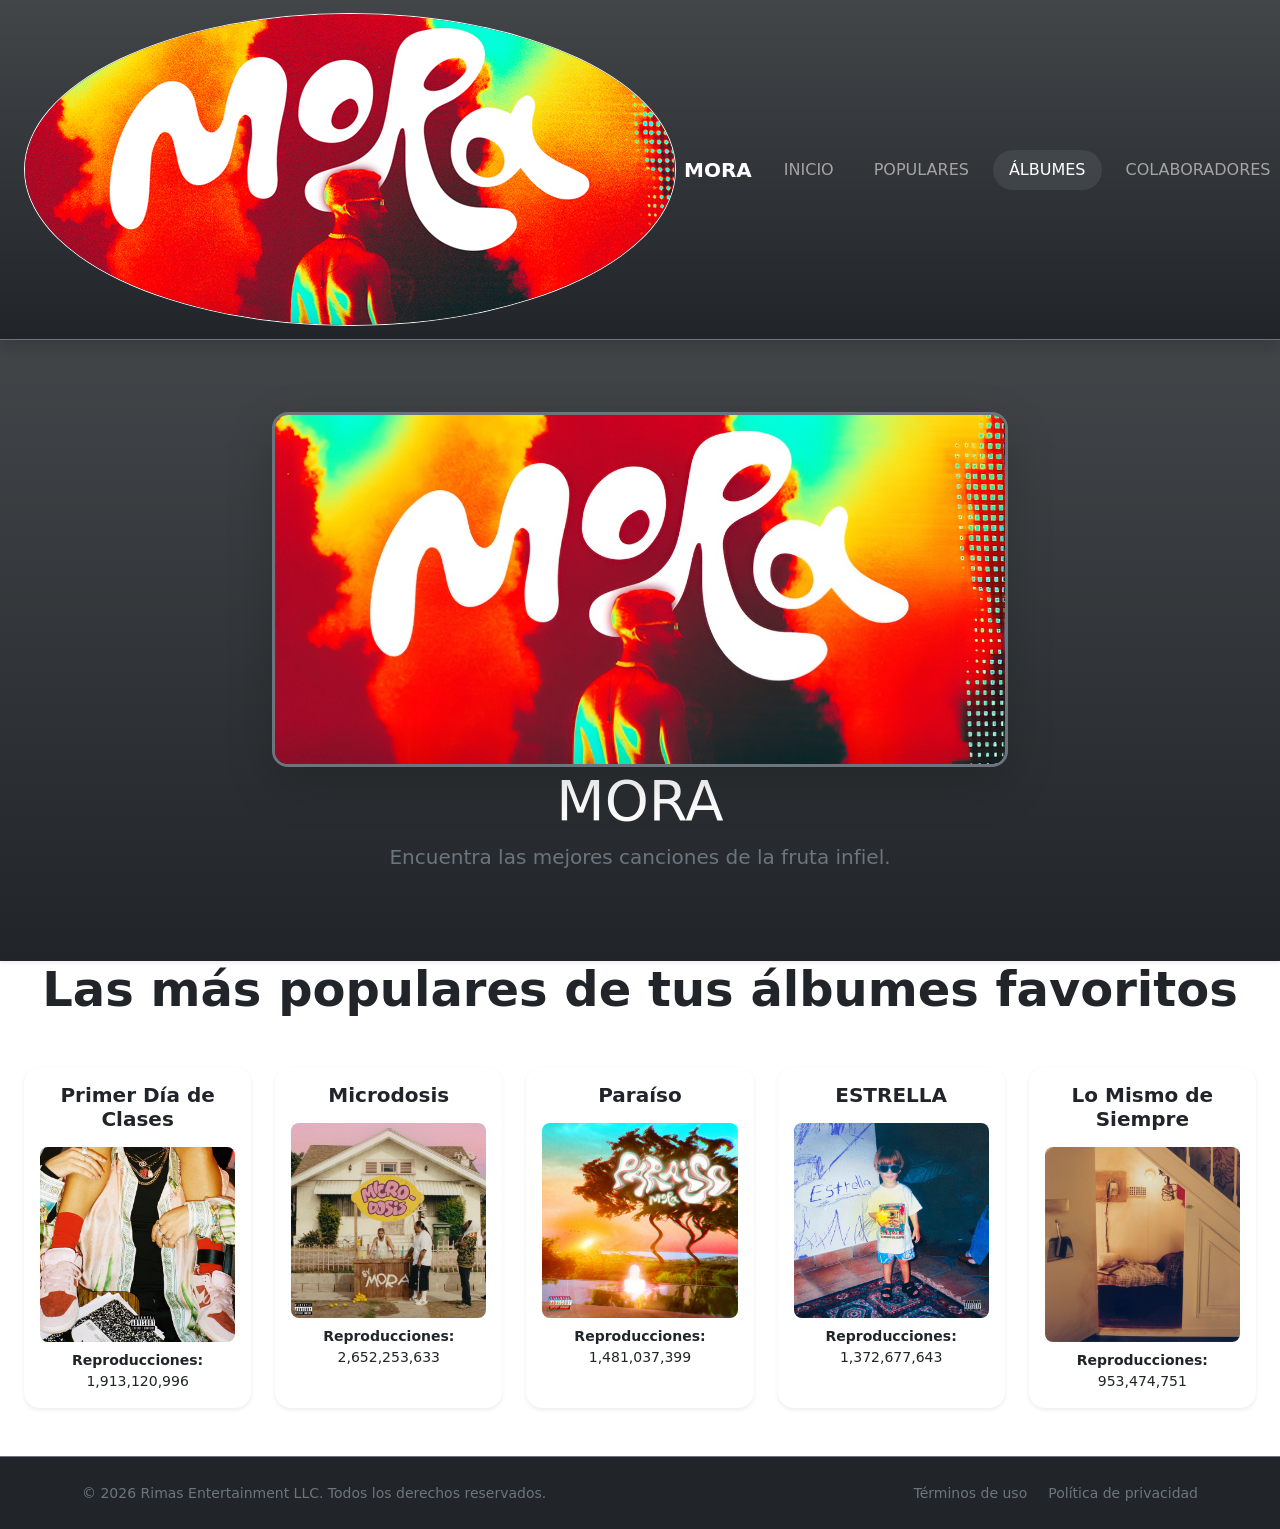
==== index_album.html @ de3369f2 "Add files via upload" ====
<!DOCTYPE html>
<html lang="es">
<head>
    <meta charset="UTF-8">
    <meta name="viewport" content="width=device-width, initial-scale=1.0">
    <title>MoraWeb</title>
    <link href="https://cdn.jsdelivr.net/npm/bootstrap@5.3.8/dist/css/bootstrap.min.css" rel="stylesheet" integrity="sha384-sRIl4kxILFvY47J16cr9ZwB07vP4J8+LH7qKQnuqkuIAvNWLzeN8tE5YBujZqJLB" crossorigin="anonymous">
    <script src="https://cdn.jsdelivr.net/npm/bootstrap@5.3.8/dist/js/bootstrap.bundle.min.js" integrity="sha384-FKyoEForCGlyvwx9Hj09JcYn3nv7wiPVlz7YYwJrWVcXK/BmnVDxM+D2scQbITxI" crossorigin="anonymous" defer></script>
    <link rel="stylesheet" href="css/styles.css">
</head>

<body>

<header class="header sticky-top">
  <nav class="navbar navbar-expand-md navbar-dark bg-dark bg-gradient border-bottom border-secondary shadow">
    <div class="container-fluid px-4"> 
      <a class="navbar-brand d-flex align-items-center fw-bold" href="#">
        <img src="img/Mora_logo.png" alt="Logo" class="logo-nav me-2 rounded-circle border border-light">
        <span class="text-uppercase tracking-wider">Mora</span>
      </a>
      <button class="navbar-toggler border-0" type="button" data-bs-toggle="collapse" data-bs-target="#navbarNav" aria-controls="navbarNav" aria-expanded="false" aria-label="Menú de navegación">
        <span class="navbar-toggler-icon"></span>
      </button>
      <div class="collapse navbar-collapse" id="navbarNav">
        <ul class="navbar-nav ms-auto text-end text-md-start gap-2"> 
          <li class="nav-item">
            <a class="nav-link px-3" href="index.html">INICIO</a>
          </li>
          <li class="nav-item">
            <a class="nav-link px-3" href="index_pop.html">POPULARES</a>
          </li>
          <li class="nav-item">
            <a class="nav-link active px-3 rounded-pill bg-secondary bg-opacity-25" href="index_album.html">ÁLBUMES</a>
          </li>
          <li class="nav-item">
            <a class="nav-link px-3" href="index_colab.html">COLABORADORES</a>
          </li>
        </ul>
      </div>
    </div>
  </nav>
</header>

<section class="banner bg-dark bg-gradient text-white text-center py-5 shadow-sm border-bottom border-dark position-relative">
  <div class="container py-4">
    <div class="row justify-content-center align-items-center">
      <div class="col-12 col-md-8">
        <div class="position-relative d-inline-block ">
          <img class="img-fluid rounded-4 shadow-lg border border-3 border-secondary" src="img/Mora_logo.jpg" alt="logoM" >
        </div>
        <h2 class="display-4 fw-black tracking-tight mb-2">MORA</h2>
        <p class="lead text-secondary fw-medium">Encuentra las mejores canciones de la fruta infiel.</p>
      </div>
    </div>
  </div>
</section>
<main class="Canciones">
  <div class="container-fluid px-4">
    
    <header class="text-center mb-5">
      <h1 class="display-5 fw-bold titulo-seccion">Las más populares de tus álbumes favoritos</h1>
    </header>

    <div id="moraAlbumsParent">
      
      <div class="row row-cols-1 row-cols-sm-2 row-cols-md-3 row-cols-lg-5 g-4 mb-5">
        
        <div class="col">
          <div class="card h-100 rounded-4 tarjeta-interactiva text-center p-3 shadow-sm border-0" 
               data-bs-toggle="collapse" 
               data-bs-target="#albumPDDC" 
               aria-expanded="false">
            <h2 class="h5 card-title fw-bold">Primer Día de Clases</h2>
            <img class="img-album-portada rounded-3 my-2 w-100" src="img/PDDC.jpg" alt="Primer Día de Clases">
            <p class="reproducciones small mb-0"><strong>Reproducciones:</strong> 1,913,120,996</p>
          </div>
        </div>
        <div class="col">
          <div class="card h-100 rounded-4 tarjeta-interactiva text-center p-3 shadow-sm border-0" 
               data-bs-toggle="collapse" 
               data-bs-target="#albumMicrodosis" 
               aria-expanded="false">
            <h2 class="h5 card-title fw-bold">Microdosis</h2>
            <img class="img-album-portada rounded-3 my-2 w-100" src="img/MCR.jpg" alt="Microdosis">
            <p class="reproducciones small mb-0"><strong>Reproducciones:</strong>	2,652,253,633</p>
          </div>
        </div>
        <div class="col">
          <div class="card h-100 rounded-4 tarjeta-interactiva text-center p-3 shadow-sm border-0" 
               data-bs-toggle="collapse" 
               data-bs-target="#albumParaiso" 
               aria-expanded="false">
            <h2 class="h5 card-title fw-bold">Paraíso</h2>
            <img class="img-album-portada rounded-3 my-2 w-100" src="img/PARAISO.jpg" alt="Paraíso">
            <p class="reproducciones small mb-0"><strong>Reproducciones:</strong> 1,481,037,399</p>
          </div>
        </div>
        <div class="col">
          <div class="card h-100 rounded-4 tarjeta-interactiva text-center p-3 shadow-sm border-0" 
               data-bs-toggle="collapse" 
               data-bs-target="#albumEstrella" 
               aria-expanded="false">
            <h2 class="h5 card-title fw-bold">ESTRELLA</h2>
            <img class="img-album-portada rounded-3 my-2 w-100" src="img/ESTRELLA.jpg" alt="ESTRELLA">
            <p class="reproducciones small mb-0"><strong>Reproducciones:</strong> 1,372,677,643</p>
          </div>
        </div>
        <div class="col">
          <div class="card h-100 rounded-4 tarjeta-interactiva text-center p-3 shadow-sm border-0" 
               data-bs-toggle="collapse" 
               data-bs-target="#albumLMDS" 
               aria-expanded="false">
            <h2 class="h5 card-title fw-bold">Lo Mismo de Siempre</h2>
            <img class="img-album-portada rounded-3 my-2 w-100" src="img/LMDS.jpg" alt="Lo Mismo de Siempre">
            <p class="reproducciones small  mb-0"><strong>Reproducciones:</strong> 953,474,751</p>
          </div>
        </div>

      </div> <div class="collapse mb-5" id="albumPDDC" data-bs-parent="#moraAlbumsParent">
        <div class="p-4 bg-light rounded-4 shadow-sm">
          <h3 class="h4 mb-4 fw-bold text-dark">Primer Día de Clases - Populares</h3>
          <div class="row row-cols-1 row-cols-sm-2 row-cols-md-3 row-cols-lg-4 row-cols-xl-5 g-4">
            <div class="col">
              <div class="card h-100 rounded-3 overflow-hidden shadow-sm">
                <iframe data-testid="embed-iframe" class="reproductor-spotify" src="https://open.spotify.com/embed/track/5jzEwSyyymBlf1fa1o39T2?utm_source=generator" allowfullscreen="" allow="autoplay; clipboard-write; encrypted-media; fullscreen; picture-in-picture" loading="lazy"></iframe>
                <div class="p-3">
                  <h4 class="h5 fw-bold">512</h4>
                  <p class="artistas small text-muted mb-1"><strong>Artistas:</strong> Mora, Jhayco</p>
                  <p class="reproducciones small mb-0"><strong>Reproducciones:</strong> 639,892,903</p>
                </div>
              </div>
            </div>
            <div class="col">
              <div class="card h-100 rounded-3 overflow-hidden shadow-sm">
                <iframe data-testid="embed-iframe" class="reproductor-spotify" src="https://open.spotify.com/embed/track/4tQofG51E0juZBBVr6pral?utm_source=generator" allowfullscreen="" allow="autoplay; clipboard-write; encrypted-media; fullscreen; picture-in-picture" loading="lazy"></iframe>
                <div class="p-3">
                  <h4 class="h5 fw-bold">Tuyo</h4>
                  <p class="artistas small text-muted mb-1"><strong>Artistas:</strong> Mora</p>
                  <p class="small  mb-0 reproducciones"><strong>Reproducciones:</strong> 525,057,254</p>
                </div>
              </div>
            </div>
            <div class="col">
              <div class="card h-100 rounded-3 overflow-hidden shadow-sm">
                <iframe data-testid="embed-iframe" class="reproductor-spotify" src="https://open.spotify.com/embed/track/68UxtmtQa5wiUa0sbpPvgd?utm_source=generator" allowfullscreen="" allow="autoplay; clipboard-write; encrypted-media; fullscreen; picture-in-picture" loading="lazy"></iframe>
                <div class="p-3">
                  <h4 class="h5 fw-bold">Te Conoci Perriando</h4>
                  <p class="artistas small text-muted mb-1"><strong>Artistas:</strong> Mora</p>
                  <p class="reproducciones small  mb-0"><strong>Reproducciones:</strong> 124,971,419</p>
                </div>
              </div>
            </div>
            <div class="col">
              <div class="card h-100 rounded-3 overflow-hidden shadow-sm">
                <iframe data-testid="embed-iframe" class="reproductor-spotify" src="https://open.spotify.com/embed/track/1UmZpd5navRsg2ukqCKJjc?utm_source=generator" allowfullscreen="" allow="autoplay; clipboard-write; encrypted-media; fullscreen; picture-in-picture" loading="lazy"></iframe>
                <div class="p-3">
                  <h4 class="h5 fw-bold">Cuando Sera</h4>
                  <p class="artistas small text-muted mb-1"><strong>Artistas:</strong> Mora, Lunay</p>
                  <p class="reproducciones small  mb-0"><strong>Reproducciones:</strong> 115,704,429</p>
                </div>
              </div>
            </div>
          </div>
        </div>
      </div>

      <div class="collapse mb-5" id="albumMicrodosis" data-bs-parent="#moraAlbumsParent">
        <div class="p-4 bg-light rounded-4 shadow-sm">
          <h3 class="h4 mb-4 fw-bold text-dark">Microdosis - Populares</h3>
          <div class="row row-cols-1 row-cols-sm-2 row-cols-md-3 row-cols-lg-4 row-cols-xl-5 g-4">
            <div class="col">
              <div class="card h-100 rounded-3 overflow-hidden shadow-sm">
                <iframe data-testid="embed-iframe" class="reproductor-spotify" src="https://open.spotify.com/embed/track/5jt25aFjW2kNoBqaEVaz5W?utm_source=generator" allowfullscreen="" allow="autoplay; clipboard-write; encrypted-media; fullscreen; picture-in-picture" loading="lazy"></iframe>
                <div class="p-3">
                  <h4 class="h5 fw-bold">LA INOCENTE</h4>
                  <p class="artistas small text-muted mb-1"><strong>Artistas:</strong> Mora, Feid</p>
                  <p class="reproducciones small  mb-0"><strong>Reproducciones:</strong> 1,029,980,363</p>
                </div>
              </div>
            </div>
            <div class="col">
              <div class="card h-100 rounded-3 overflow-hidden shadow-sm">
                <iframe data-testid="embed-iframe" class="reproductor-spotify" src="https://open.spotify.com/embed/track/2hLXUbsOU9cDb9RFva9FYr?utm_source=generator" allowfullscreen="" allow="autoplay; clipboard-write; encrypted-media; fullscreen; picture-in-picture" loading="lazy"></iframe>
                <div class="p-3">
                  <h4 class="h5 fw-bold">MEMORIAS</h4>
                  <p class="artistas small text-muted mb-1"><strong>Artistas:</strong> Mora, Jhayco</p>
                  <p class="reproducciones small  mb-0"><strong>Reproducciones:</strong> 501,951,128</p>
                </div>
              </div>
            </div>
            <div class="col">
              <div class="card h-100 rounded-3 overflow-hidden shadow-sm">
                <iframe data-testid="embed-iframe" class="reproductor-spotify" src="https://open.spotify.com/embed/track/30W8VKHrAZmHzObnwAoc1u?utm_source=generator" allowfullscreen="" allow="autoplay; clipboard-write; encrypted-media; fullscreen; picture-in-picture" loading="lazy"></iframe>
                <div class="p-3">
                  <h4 class="h5 fw-bold">TUS LÁGRIMAS</h4>
                  <p class="artistas small text-muted mb-1"><strong>Artistas:</strong> Mora, Sech</p>
                  <p class="reproducciones small mb-0"><strong>Reproducciones:</strong> 284,047,590</p>
                </div>
              </div>
            </div>
            <div class="col">
              <div class="card h-100 rounded-3 overflow-hidden shadow-sm">
                <iframe data-testid="embed-iframe" class="reproductor-spotify" src="https://open.spotify.com/embed/track/5CVMsPYtSJ3l7UxYiI2lt7?utm_source=generator" allowfullscreen="" allow="autoplay; clipboard-write; encrypted-media; fullscreen; picture-in-picture" loading="lazy"></iframe>
                <div class="p-3">
                  <h4 class="h5 fw-bold">ESCALOFRÍOS</h4>
                  <p class="artistas small text-muted mb-1"><strong>Artistas:</strong> Mora</p>
                  <p class="reproducciones small  mb-0"><strong>Reproducciones:</strong> 265,411,400</p>
                </div>
              </div>
            </div>
          </div>
        </div>
      </div>

      <div class="collapse mb-5" id="albumParaiso" data-bs-parent="#moraAlbumsParent">
        <div class="p-4 bg-light rounded-4 shadow-sm">
          <h3 class="h4 mb-4 fw-bold text-dark">Paraíso - Populares</h3>
          <div class="row row-cols-1 row-cols-sm-2 row-cols-md-3 row-cols-lg-4 row-cols-xl-5 g-4">
            <div class="col">
              <div class="card h-100 rounded-3 overflow-hidden shadow-sm">
                <iframe data-testid="embed-iframe" class="reproductor-spotify" src="https://open.spotify.com/embed/track/559YUIWxUc8Mx4lsla13Ff?utm_source=generator" allowfullscreen="" allow="autoplay; clipboard-write; encrypted-media; fullscreen; picture-in-picture" loading="lazy"></iframe>
                <div class="p-3">
                  <h4 class="h5 fw-bold">MODELITO</h4>
                  <p class="artistas small text-muted mb-1"><strong>Artistas:</strong> Mora, YOVNGCHIMI</p>
                  <p class="reproducciones small mb-0"><strong>Reproducciones:</strong> 332,525,113</p>
                </div>
              </div>
            </div>
            <div class="col">
              <div class="card h-100 rounded-3 overflow-hidden shadow-sm">
                <iframe data-testid="embed-iframe" class="reproductor-spotify" src="https://open.spotify.com/embed/track/5S7FewmYYyLNdMOfeEcB6P?utm_source=generator" allowfullscreen="" allow="autoplay; clipboard-write; encrypted-media; fullscreen; picture-in-picture" loading="lazy"></iframe>
                <div class="p-3">
                  <h4 class="h5 fw-bold">COMO HAS ESTAU?</h4>
                  <p class="artistas small text-muted mb-1"><strong>Artistas:</strong> Mora</p>
                  <p class="reproducciones small  mb-0"><strong>Reproducciones:</strong> 225,451,618</p>
                </div>
              </div>
            </div>
            <div class="col">
              <div class="card h-100 rounded-3 overflow-hidden shadow-sm">
                <iframe data-testid="embed-iframe" class="reproductor-spotify" src="https://open.spotify.com/embed/track/3vKYvbzB7801a5qd47pxkm?utm_source=generator" allowfullscreen="" allow="autoplay; clipboard-write; encrypted-media; fullscreen; picture-in-picture" loading="lazy"></iframe>
                <div class="p-3">
                  <h4 class="h5 fw-bold">APA</h4>
                  <p class="artistas small text-muted mb-1"><strong>Artistas:</strong> Mora, Quevedo</p>
                  <p class="reproducciones small mb-0"><strong>Reproducciones:</strong> 200,418,959</p>
                </div>
              </div>
            </div>
            <div class="col">
              <div class="card h-100 rounded-3 overflow-hidden shadow-sm">
                <iframe data-testid="embed-iframe" class="reproductor-spotify" src="https://open.spotify.com/embed/track/0rvbMTIWwMZaMC9UnubDPb?utm_source=generator" allowfullscreen="" allow="autoplay; clipboard-write; encrypted-media; fullscreen; picture-in-picture" loading="lazy"></iframe>
                <div class="p-3">
                  <h4 class="h5 fw-bold">DOMINGO DE BOTE</h4>
                  <p class="artistas small text-muted mb-1"><strong>Artistas:</strong> Mora</p>
                  <p class="reproducciones small mb-0"><strong>Reproducciones:</strong> 155,377,484</p>
                </div>
              </div>
            </div>
            <div class="col">
              <div class="card h-100 rounded-3 overflow-hidden shadow-sm">
                <iframe data-testid="embed-iframe" class="reproductor-spotify" src="https://open.spotify.com/embed/track/3l9YiADzNmEvBfZVPEF49F?utm_source=generator" allowfullscreen="" allow="autoplay; clipboard-write; encrypted-media; fullscreen; picture-in-picture" loading="lazy"></iframe>
                <div class="p-3">
                  <h4 class="h5 fw-bold">CALENTÓN</h4>
                  <p class="artistas small text-muted mb-1"><strong>Artistas:</strong> Mora</p>
                  <p class="reproducciones small mb-0"><strong>Reproducciones:</strong> 140,081,170</p>
                </div>
              </div>
            </div>
          </div>
        </div>
      </div>

      <div class="collapse mb-5" id="albumEstrella" data-bs-parent="#moraAlbumsParent">
        <div class="p-4 bg-light rounded-4 shadow-sm">
          <h3 class="h4 mb-4 fw-bold text-dark">ESTRELLA - Populares</h3>
          <div class="row row-cols-1 row-cols-sm-2 row-cols-md-3 row-cols-lg-4 row-cols-xl-5 g-4">
            <div class="col">
              <div class="card h-100 rounded-3 overflow-hidden shadow-sm">
                <iframe data-testid="embed-iframe" class="reproductor-spotify" src="https://open.spotify.com/embed/track/0sfk352FO8bJUjWjIsyzSR?utm_source=generator" allowfullscreen="" allow="autoplay; clipboard-write; encrypted-media; fullscreen; picture-in-picture" loading="lazy"></iframe>
                <div class="p-3">
                  <h4 class="h5 fw-bold">DONDE SE APRENDE A QUERER?</h4>
                  <p class="artistas small text-muted mb-1"><strong>Artistas:</strong> Mora</p>
                  <p class="reproducciones small mb-0"><strong>Reproducciones:</strong> 315,119,073</p>
                </div>
              </div>
            </div>
            <div class="col">
              <div class="card h-100 rounded-3 overflow-hidden shadow-sm">
                <iframe data-testid="embed-iframe" class="reproductor-spotify" src="https://open.spotify.com/embed/track/0QRHOAeU8JRaVVn3UoZBih?utm_source=generator" allowfullscreen="" allow="autoplay; clipboard-write; encrypted-media; fullscreen; picture-in-picture" loading="lazy"></iframe>
                <div class="p-3">
                  <h4 class="h5 fw-bold">REINA</h4>
                  <p class="artistas small text-muted mb-1"><strong>Artistas:</strong> Mora, Saiko</p>
                  <p class="reproducciones small mb-0"><strong>Reproducciones:</strong> 270,331,144</p>
                </div>
              </div>
            </div>
            <div class="col">
              <div class="card h-100 rounded-3 overflow-hidden shadow-sm">
                <iframe data-testid="embed-iframe" class="reproductor-spotify" src="https://open.spotify.com/embed/track/7h3mCPlHYCPuSG93s7M3Xt?utm_source=generator" allowfullscreen="" allow="autoplay; clipboard-write; encrypted-media; fullscreen; picture-in-picture" loading="lazy"></iframe>
                <div class="p-3">
                  <h4 class="h5 fw-bold">MEDIA LUNA</h4>
                  <p class="artistas small text-muted mb-1"><strong>Artistas:</strong> Mora</p>
                  <p class="reproducciones small  mb-0"><strong>Reproducciones:</strong> 134,790,518</p>
                </div>
              </div>
            </div>
          </div>
        </div>
      </div>

      <div class="collapse mb-5" id="albumLMDS" data-bs-parent="#moraAlbumsParent">
        <div class="p-4 bg-light rounded-4 shadow-sm">
          <h3 class="h4 mb-4 fw-bold text-dark">Lo Mismo de Siempre - Populares</h3>
          <div class="row row-cols-1 row-cols-sm-2 row-cols-md-3 row-cols-lg-4 row-cols-xl-5 g-4">
            <div class="col">
              <div class="card h-100 rounded-3 overflow-hidden shadow-sm">
                <iframe data-testid="embed-iframe" class="reproductor-spotify" src="https://open.spotify.com/embed/track/4UHXMDRuuL07rnFEmSgBEG?utm_source=generator" allowfullscreen="" allow="autoplay; clipboard-write; encrypted-media; fullscreen; picture-in-picture" loading="lazy"></iframe>
                <div class="p-3">
                  <h4 class="h5 fw-bold">AURORA</h4>
                  <p class="artistas small text-muted mb-1"><strong>Artistas:</strong> Mora</p>
                  <p class="reproducciones small mb-0"><strong>Reproducciones:</strong> 206,258,703</p>
                </div>
              </div>
            </div>
            <div class="col">
              <div class="card h-100 rounded-3 overflow-hidden shadow-sm">
                <iframe data-testid="embed-iframe" class="reproductor-spotify" src="https://open.spotify.com/embed/track/18D0Za12EKUYklBQaJlaDP?utm_source=generator" allowfullscreen="" allow="autoplay; clipboard-write; encrypted-media; fullscreen; picture-in-picture" loading="lazy"></iframe>
                <div class="p-3">
                  <h4 class="h5 fw-bold">DROGA</h4>
                  <p class="artistas small text-muted mb-1"><strong>Artistas:</strong> Mora</p>
                  <p class="reproducciones small mb-0"><strong>Reproducciones:</strong> 150,006,877</p>
                </div>
              </div>
            </div>
            <div class="col">
              <div class="card h-100 rounded-3 overflow-hidden shadow-sm">
                <iframe data-testid="embed-iframe" class="reproductor-spotify" src="https://open.spotify.com/embed/track/2BvPMS2XWfnCpHHvWeOyeC?utm_source=generator" allowfullscreen="" allow="autoplay; clipboard-write; encrypted-media; fullscreen; picture-in-picture" loading="lazy"></iframe>
                <div class="p-3">
                  <h4 class="h5 fw-bold">DETRÁS DE TU ALMA</h4>
                  <p class="artistas small text-muted mb-1"><strong>Artistas:</strong> Mora</p>
                  <p class="reproducciones small mb-0"><strong>Reproducciones:</strong> 166,655,505</p>
                </div>
              </div>
            </div>
          </div>
        </div>
      </div>

    </div> </div>
</main>

<footer id="footer" class="footer bg-dark text-secondary text-center py-4 border-top border-secondary mt-auto">
  <div class="container">
    <div class="row align-items-center">
      <div class="col-md-6 text-md-start text-center mb-2 mb-md-0">
        <p class="mb-0 small">© 2026 Rimas Entertainment LLC. Todos los derechos reservados.</p>
      </div>
      <div class="col-md-6 text-md-end text-center">
        <a href="#" class="text-secondary text-decoration-none small me-3">Términos de uso</a>
        <a href="#" class="text-secondary text-decoration-none small">Política de privacidad</a>
      </div>
    </div>
  </div>
</footer>
</body>
</html>
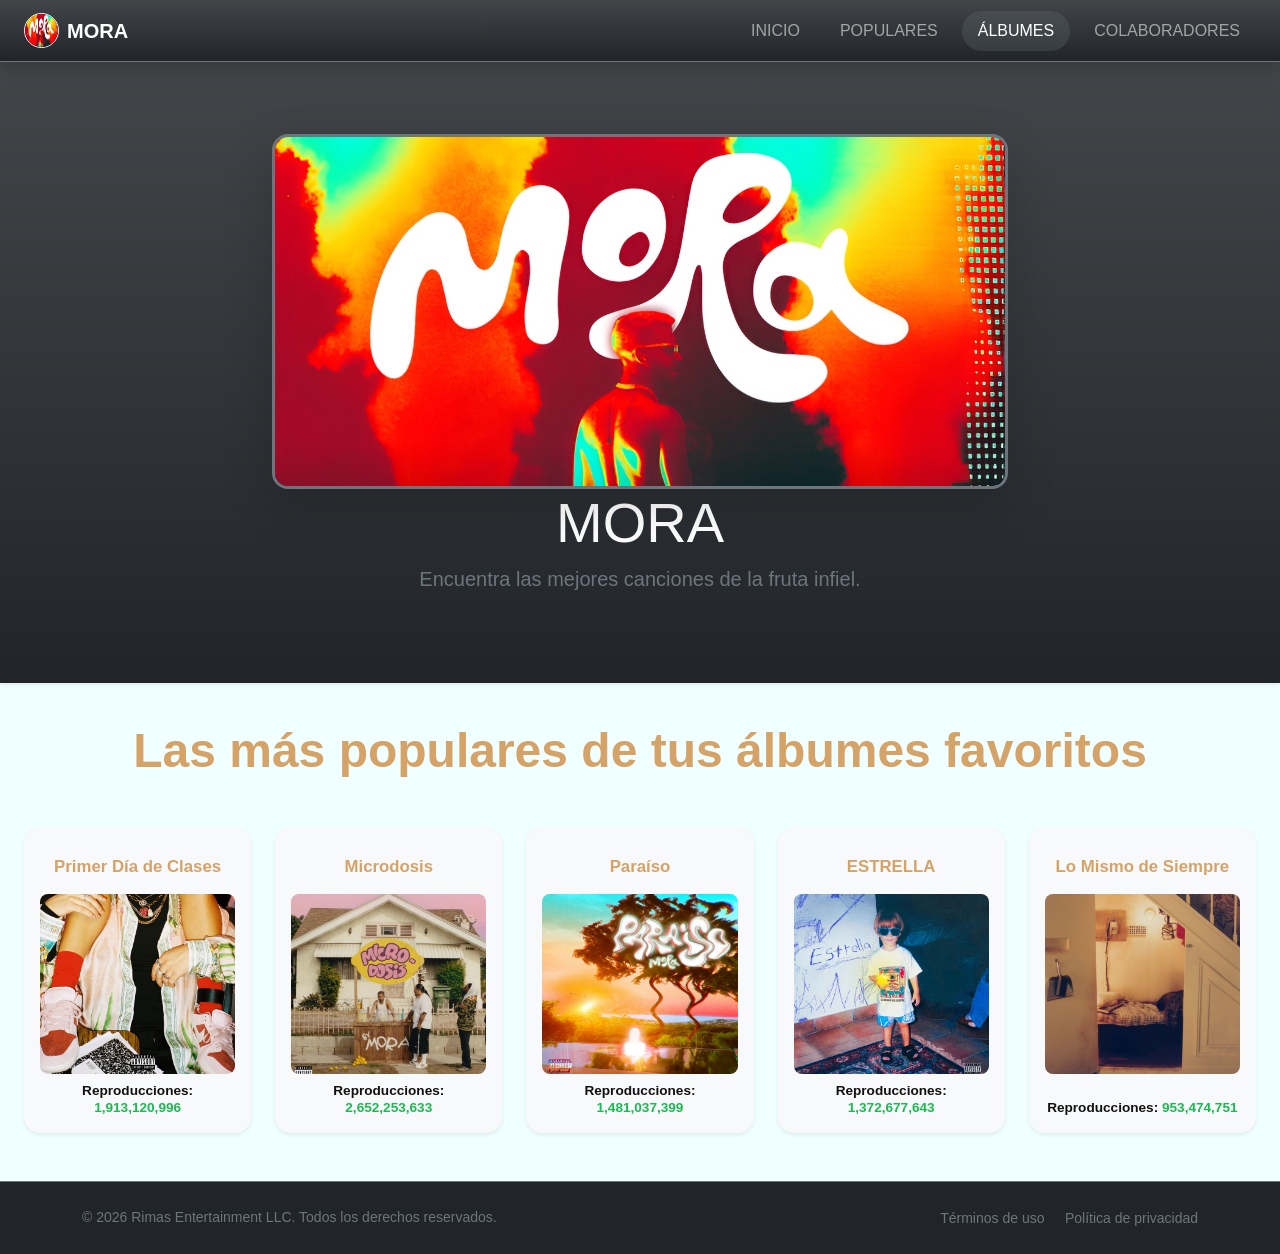
==== commit 0a138064: "Update index_album.html" ====
--- a/index_album.html
+++ b/index_album.html
@@ -6,7 +6,7 @@
     <title>MoraWeb</title>
     <link href="https://cdn.jsdelivr.net/npm/bootstrap@5.3.8/dist/css/bootstrap.min.css" rel="stylesheet" integrity="sha384-sRIl4kxILFvY47J16cr9ZwB07vP4J8+LH7qKQnuqkuIAvNWLzeN8tE5YBujZqJLB" crossorigin="anonymous">
     <script src="https://cdn.jsdelivr.net/npm/bootstrap@5.3.8/dist/js/bootstrap.bundle.min.js" integrity="sha384-FKyoEForCGlyvwx9Hj09JcYn3nv7wiPVlz7YYwJrWVcXK/BmnVDxM+D2scQbITxI" crossorigin="anonymous" defer></script>
-    <link rel="stylesheet" href="css/styles.css">
+    <link rel="stylesheet" href="CSS/styles.css">
 </head>
 
 <body>
@@ -363,4 +363,4 @@
   </div>
 </footer>
 </body>
-</html>+</html>
--- a/CSS/styles.css
+++ b/CSS/styles.css
@@ -0,0 +1,111 @@
+* {
+    margin: 0;
+    padding: 0;
+    box-sizing: border-box;
+    font-family: sans-serif;
+}
+
+html {
+    overflow-y: scroll;
+}
+
+body {
+    background-color: azure;
+}
+
+.banner {
+    background-color: rgb(213, 163, 103);
+    text-align: center;
+    padding: 2%;
+    color: white;
+    margin-bottom: 3%;
+}
+
+:root {
+    --color-1: rgb(213, 163, 103); 
+}
+
+div.card {
+    background-color: #ffffff; 
+    border: 1px solid rgba(0, 0, 0, 0.08);
+    border-radius: 16px;
+    padding: 16px;
+    height: 100%;
+    display: flex;
+    flex-direction: column;
+    transition: transform 0.3s cubic-bezier(0.25, 0.8, 0.25, 1), 
+                box-shadow 0.3s cubic-bezier(0.25, 0.8, 0.25, 1), 
+                border-color 0.3s ease;
+    box-shadow: 0 4px 10px rgba(0, 0, 0, 0.05);
+}
+
+div.card:hover {
+    transform: translateY(-8px);
+    border-color: var(--color-1);
+    box-shadow: 0 14px 28px rgba(213, 163, 103, 0.35);
+}
+
+div.card h2 {
+    font-size: 1.05rem;
+    font-weight: 700;
+    margin-top: 14px;
+    margin-bottom: 8px;
+    color: var(--color-1);
+    white-space: nowrap;
+    overflow: hidden;
+    text-overflow: ellipsis;
+}
+
+div.card p {
+    font-size: 0.85rem;
+    margin-bottom: 5px;
+    color: #555555;
+    line-height: 1.3;
+}
+
+div.card p strong {
+    color: #111111;
+}
+
+div.card p.reproducciones {
+    color: #1db954; 
+    font-weight: 700;
+    margin-top: auto;
+}
+
+.reproducciones {
+    color: #1db954; 
+    font-weight: 700;
+    margin-top: auto;
+}
+
+.titulo-seccion {
+    color: var(--color-1);
+}
+
+.tarjeta-interactiva {
+    cursor: pointer;
+    background-color: #f8f9fa !important;
+}
+
+.img-album-portada {
+    height: 180px;
+    object-fit: cover;
+}
+
+.img-colab-perfil {
+    height: 140px;
+    object-fit: cover;
+}
+
+.reproductor-spotify {
+    width: 100%;
+    height: 152px;
+    border: 0;
+    border-radius: 12px;
+}
+
+.logo-nav {
+    width: 35px;
+    height: 35px;
+}
